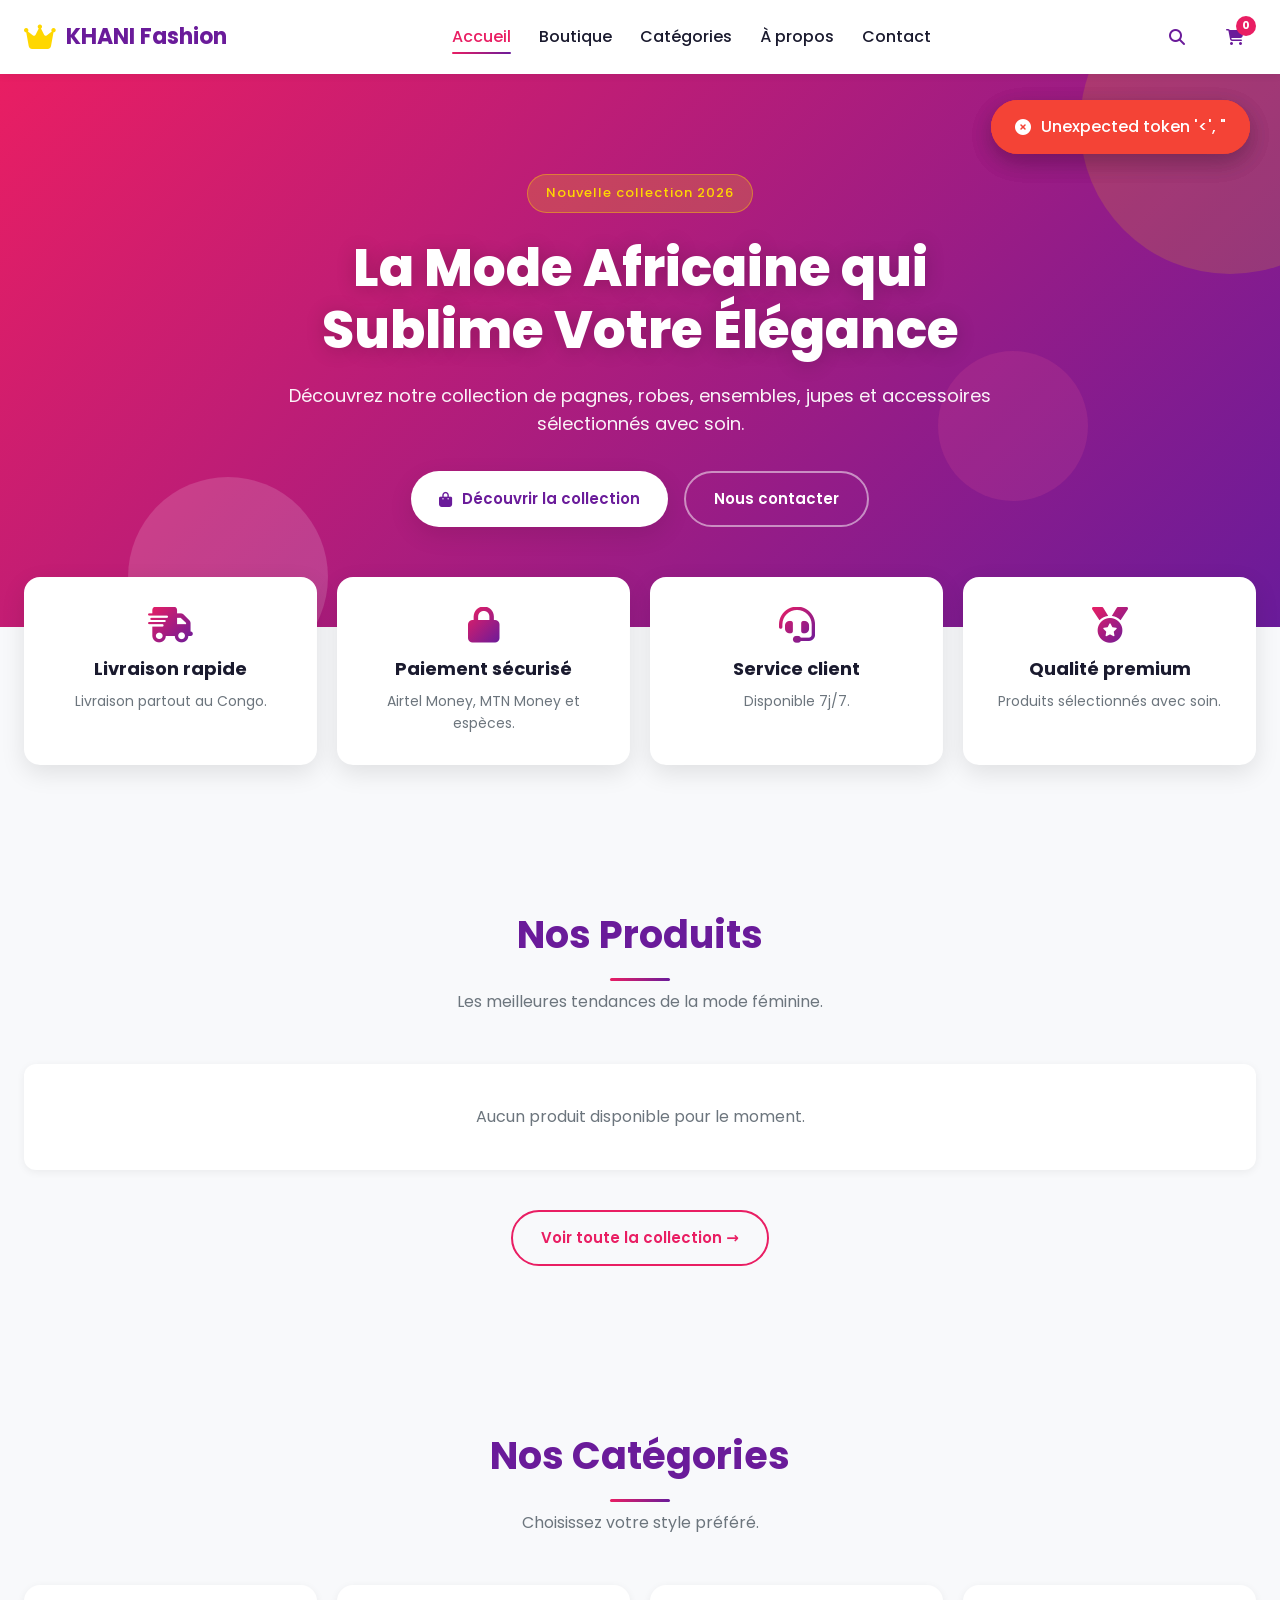
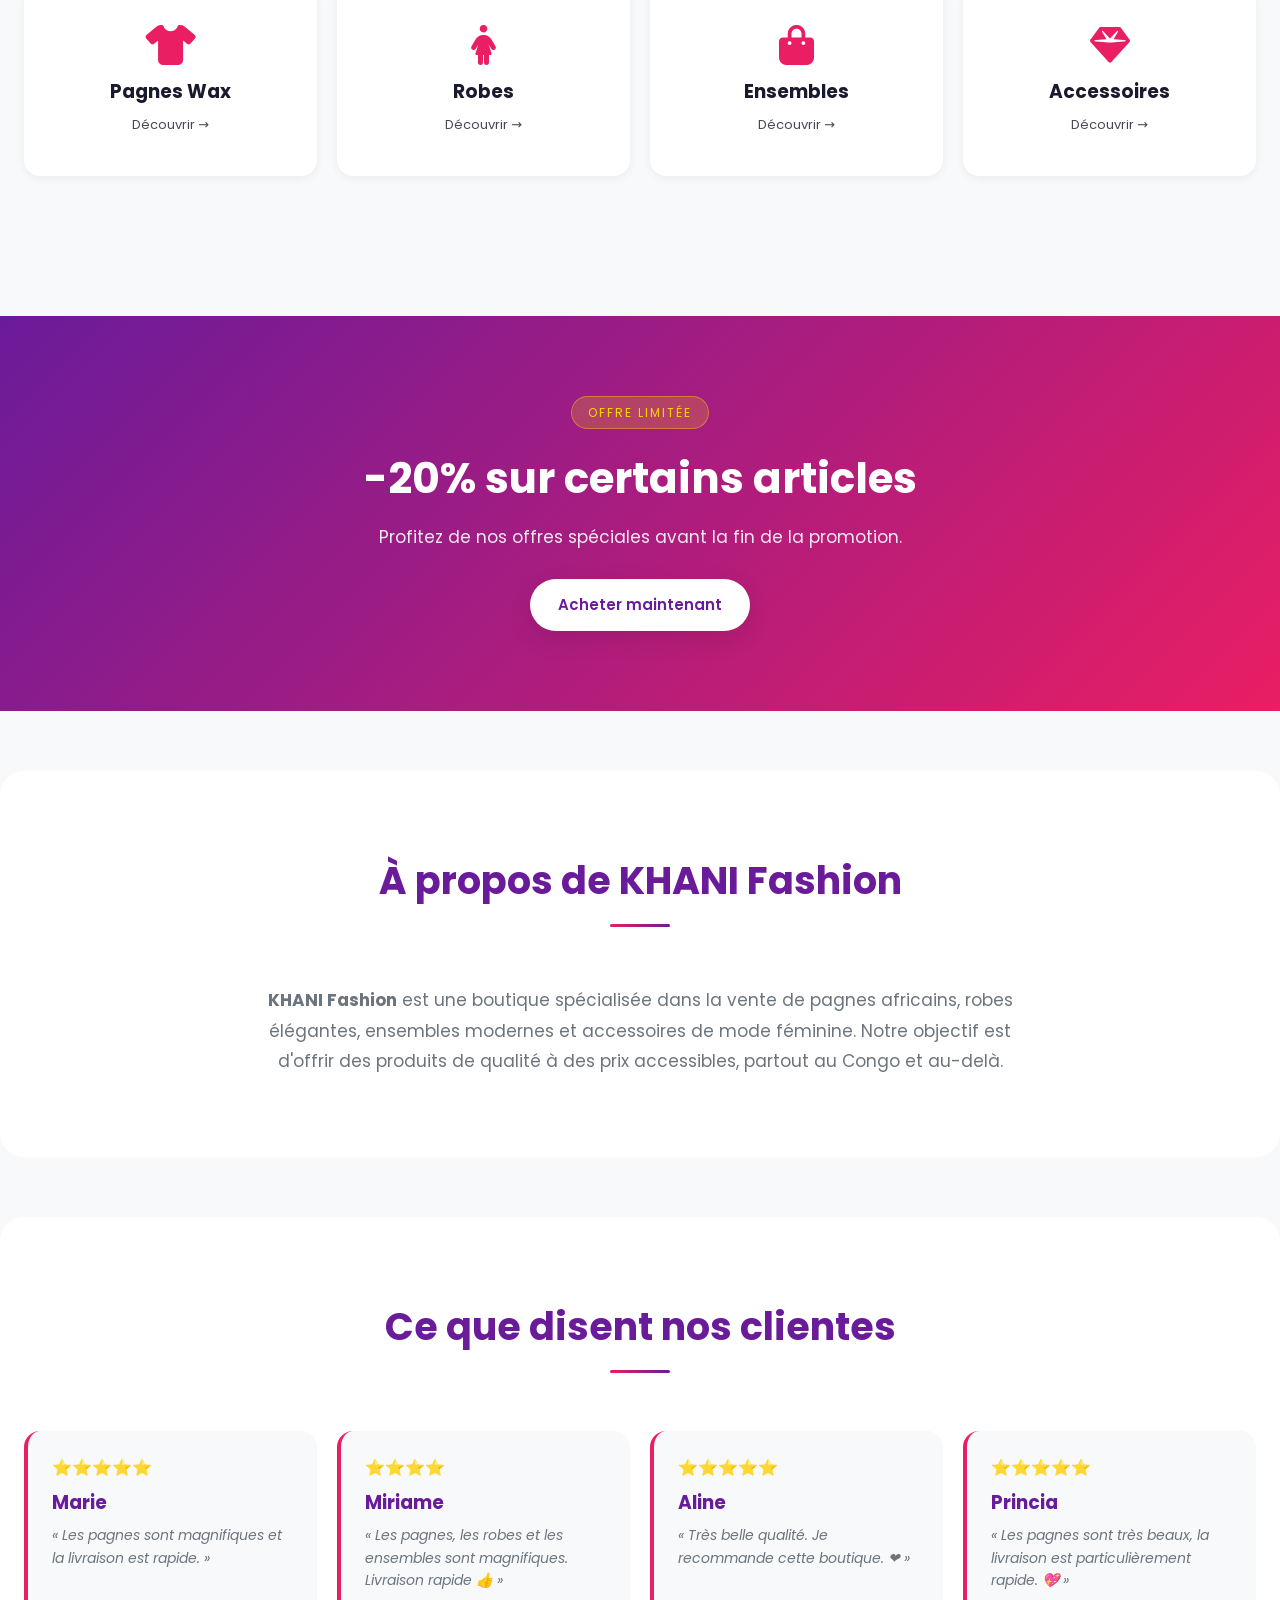
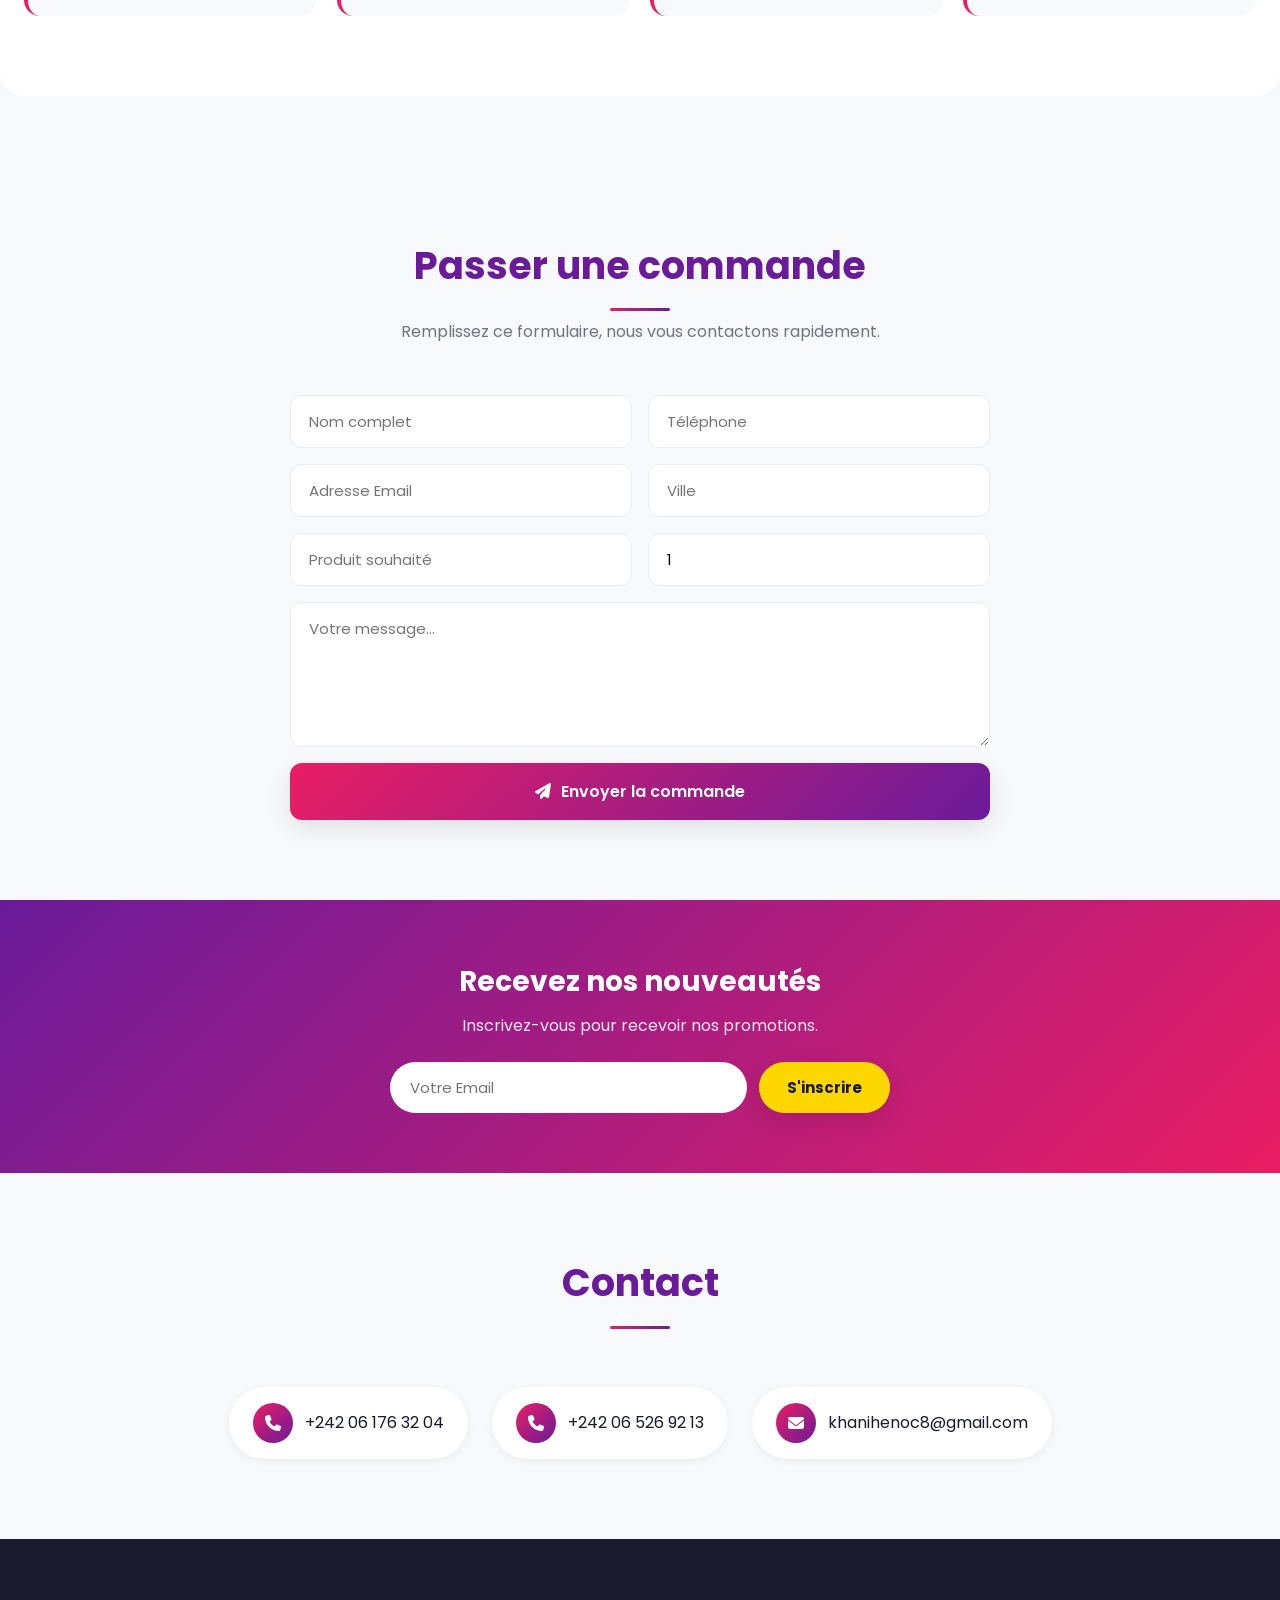
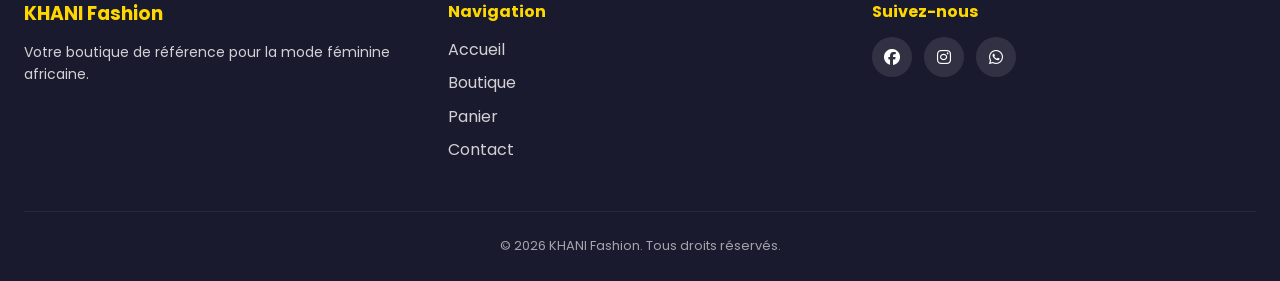
==== index.html @ 6e5caec2 "KHANI Fashion - Site e-commerce avec backend PHP et base Supabase (PostgreSQL)" ====
﻿<!DOCTYPE html>
<html lang="fr">
<head>
    <meta charset="UTF-8">
    <meta name="viewport" content="width=device-width, initial-scale=1.0">
    <title>KHANI Fashion | Mode Africaine Élégante</title>
    <meta name="description" content="KHANI Fashion - Boutique en ligne de pagnes africains, robes élégantes, ensembles modernes et accessoires de mode féminine au Congo.">
    <meta name="keywords" content="Pagne, Wax, Robe, Mode africaine, Congo, Brazzaville, KHANI">
    <meta property="og:title" content="KHANI Fashion - Mode Africaine Élégante">
    <meta property="og:description" content="Découvrez notre collection de mode africaine moderne">
    <meta property="og:type" content="website">

    <!-- Polices & Icônes -->
    <link rel="preconnect" href="https://fonts.googleapis.com">
    <link rel="preconnect" href="https://fonts.gstatic.com" crossorigin>
    <link href="https://fonts.googleapis.com/css2?family=Poppins:wght@300;400;500;600;700;800&display=swap" rel="stylesheet">
    <link rel="stylesheet" href="https://cdnjs.cloudflare.com/ajax/libs/font-awesome/6.6.0/css/all.min.css">

    <!-- Favicon SVG inline -->
    <link rel="icon" type="image/svg+xml" href="data:image/svg+xml,<svg xmlns='http://www.w3.org/2000/svg' viewBox='0 0 100 100'><text y='.9em' font-size='90'>👑</text></svg>">

    <link rel="stylesheet" href="css/style.css">
</head>
<body>

    <!-- HEADER -->
    <header class="navbar-wrap">
        <nav class="navbar">
            <a href="index.html" class="logo">
                <i class="fa-solid fa-crown"></i>
                <span>KHANI Fashion</span>
            </a>
            <ul class="menu">
                <li><a href="index.html" class="active">Accueil</a></li>
                <li><a href="boutique.html">Boutique</a></li>
                <li><a href="#categories">Catégories</a></li>
                <li><a href="#apropos">À propos</a></li>
                <li><a href="#contact">Contact</a></li>
            </ul>
            <div class="icons">
                <a href="boutique.html" class="icon-btn" title="Rechercher"><i class="fa-solid fa-magnifying-glass"></i></a>
                <a href="panier.html" class="icon-btn panier-link" title="Panier">
                    <i class="fa-solid fa-cart-shopping"></i>
                    <span id="nombrePanier" class="cart-count">0</span>
                </a>
                <button class="menu-toggle" onclick="document.querySelector('.menu').classList.toggle('open')">
                    <i class="fa-solid fa-bars"></i>
                </button>
            </div>
        </nav>
    </header>

    <!-- HERO -->
    <section class="hero">
        <div class="hero-content">
            <span class="hero-badge">Nouvelle collection 2026</span>
            <h1 class="hero-title">La Mode Africaine qui Sublime Votre Élégance</h1>
            <p class="hero-subtitle">
                Découvrez notre collection de pagnes, robes, ensembles, jupes et accessoires
                sélectionnés avec soin.
            </p>
            <div class="hero-actions">
                <a href="boutique.html" class="btn btn-primary">
                    <i class="fa-solid fa-bag-shopping"></i> Découvrir la collection
                </a>
                <a href="#contact" class="btn btn-ghost">Nous contacter</a>
            </div>
        </div>
        <div class="hero-decoration">
            <div class="circle circle-1"></div>
            <div class="circle circle-2"></div>
            <div class="circle circle-3"></div>
        </div>
    </section>

    <!-- AVANTAGES -->
    <section class="services">
        <div class="service-box">
            <i class="fa-solid fa-truck-fast"></i>
            <h3>Livraison rapide</h3>
            <p>Livraison partout au Congo.</p>
        </div>
        <div class="service-box">
            <i class="fa-solid fa-lock"></i>
            <h3>Paiement sécurisé</h3>
            <p>Airtel Money, MTN Money et espèces.</p>
        </div>
        <div class="service-box">
            <i class="fa-solid fa-headset"></i>
            <h3>Service client</h3>
            <p>Disponible 7j/7.</p>
        </div>
        <div class="service-box">
            <i class="fa-solid fa-medal"></i>
            <h3>Qualité premium</h3>
            <p>Produits sélectionnés avec soin.</p>
        </div>
    </section>

    <!-- PRODUITS VEDETTES -->
    <section id="produits" class="section">
        <div class="section-title">
            <h2>Nos Produits</h2>
            <p>Les meilleures tendances de la mode féminine.</p>
        </div>
        <div class="products">
            <div class="loading-state">
                <i class="fa-solid fa-spinner fa-spin"></i> Chargement des produits...
            </div>
        </div>
        <div class="section-action">
            <a href="boutique.html" class="btn btn-outline">Voir toute la collection →</a>
        </div>
    </section>

    <!-- CATÉGORIES -->
    <section id="categories" class="section categories">
        <div class="section-title">
            <h2>Nos Catégories</h2>
            <p>Choisissez votre style préféré.</p>
        </div>
        <div class="category-container">
            <a href="boutique.html" class="category-card">
                <i class="fa-solid fa-shirt"></i>
                <h3>Pagnes Wax</h3>
                <span>Découvrir →</span>
            </a>
            <a href="boutique.html" class="category-card">
                <i class="fa-solid fa-person-dress"></i>
                <h3>Robes</h3>
                <span>Découvrir →</span>
            </a>
            <a href="boutique.html" class="category-card">
                <i class="fa-solid fa-bag-shopping"></i>
                <h3>Ensembles</h3>
                <span>Découvrir →</span>
            </a>
            <a href="boutique.html" class="category-card">
                <i class="fa-solid fa-gem"></i>
                <h3>Accessoires</h3>
                <span>Découvrir →</span>
            </a>
        </div>
    </section>

    <!-- PROMOTION -->
    <section class="promotion">
        <div class="promo-content">
            <span class="promo-badge">OFFRE LIMITÉE</span>
            <h2>-20% sur certains articles</h2>
            <p>Profitez de nos offres spéciales avant la fin de la promotion.</p>
            <a href="boutique.html" class="btn btn-primary">Acheter maintenant</a>
        </div>
    </section>

    <!-- À PROPOS -->
    <section id="apropos" class="section about">
        <div class="section-title">
            <h2>À propos de KHANI Fashion</h2>
        </div>
        <div class="about-content">
            <p>
                <strong>KHANI Fashion</strong> est une boutique spécialisée dans la vente
                de pagnes africains, robes élégantes, ensembles modernes et accessoires
                de mode féminine. Notre objectif est d'offrir des produits de qualité
                à des prix accessibles, partout au Congo et au-delà.
            </p>
        </div>
    </section>

    <!-- TÉMOIGNAGES -->
    <section class="section testimonials">
        <div class="section-title">
            <h2>Ce que disent nos clientes</h2>
        </div>
        <div class="testimonial-container">
            <div class="testimonial">
                <div class="stars">⭐⭐⭐⭐⭐</div>
                <h3>Marie</h3>
                <p>« Les pagnes sont magnifiques et la livraison est rapide. »</p>
            </div>
            <div class="testimonial">
                <div class="stars">⭐⭐⭐⭐</div>
                <h3>Miriame</h3>
                <p>« Les pagnes, les robes et les ensembles sont magnifiques. Livraison rapide 👍 »</p>
            </div>
            <div class="testimonial">
                <div class="stars">⭐⭐⭐⭐⭐</div>
                <h3>Aline</h3>
                <p>« Très belle qualité. Je recommande cette boutique. ❤️ »</p>
            </div>
            <div class="testimonial">
                <div class="stars">⭐⭐⭐⭐⭐</div>
                <h3>Princia</h3>
                <p>« Les pagnes sont très beaux, la livraison est particulièrement rapide. 💖 »</p>
            </div>
        </div>
    </section>

    <!-- COMMANDE RAPIDE -->
    <section id="commande" class="section commande">
        <div class="section-title">
            <h2>Passer une commande</h2>
            <p>Remplissez ce formulaire, nous vous contactons rapidement.</p>
        </div>
        <form id="orderForm" class="form-grid">
            <input type="text" name="nom" placeholder="Nom complet" required>
            <input type="tel" name="telephone" placeholder="Téléphone" required>
            <input type="email" name="email" placeholder="Adresse Email">
            <input type="text" name="ville" placeholder="Ville">
            <input type="text" name="produit" placeholder="Produit souhaité" required>
            <input type="number" name="quantite" placeholder="Quantité" min="1" value="1" required>
            <textarea name="message" rows="5" placeholder="Votre message..."></textarea>
            <button type="submit" class="btn btn-primary btn-block">
                <i class="fa-solid fa-paper-plane"></i> Envoyer la commande
            </button>
        </form>
    </section>

    <!-- NEWSLETTER -->
    <section class="newsletter">
        <h2>Recevez nos nouveautés</h2>
        <p>Inscrivez-vous pour recevoir nos promotions.</p>
        <form class="newsletter-form">
            <input type="email" placeholder="Votre Email" required>
            <button type="submit" class="btn btn-primary">S'inscrire</button>
        </form>
    </section>

    <!-- CONTACT -->
    <section id="contact" class="section contact">
        <div class="section-title">
            <h2>Contact</h2>
        </div>
        <div class="contact-grid">
            <div class="contact-item">
                <i class="fa-solid fa-phone"></i>
                <span data-contact="phone1">+242 06 176 32 04</span>
            </div>
            <div class="contact-item">
                <i class="fa-solid fa-phone"></i>
                <span data-contact="phone2">+242 06 526 92 13</span>
            </div>
            <div class="contact-item">
                <i class="fa-solid fa-envelope"></i>
                <span data-contact="email">khanihenoc8@gmail.com</span>
            </div>
        </div>
    </section>

    <!-- FOOTER -->
    <footer>
        <div class="footer-grid">
            <div>
                <h3>KHANI Fashion</h3>
                <p>Votre boutique de référence pour la mode féminine africaine.</p>
            </div>
            <div>
                <h4>Navigation</h4>
                <ul>
                    <li><a href="index.html">Accueil</a></li>
                    <li><a href="boutique.html">Boutique</a></li>
                    <li><a href="panier.html">Panier</a></li>
                    <li><a href="#contact">Contact</a></li>
                </ul>
            </div>
            <div>
                <h4>Suivez-nous</h4>
                <div class="social">
                    <a href="#" aria-label="Facebook"><i class="fab fa-facebook"></i></a>
                    <a href="#" aria-label="Instagram"><i class="fab fa-instagram"></i></a>
                    <a href="#" aria-label="WhatsApp"><i class="fab fa-whatsapp"></i></a>
                </div>
            </div>
        </div>
        <p class="footer-copy">© 2026 KHANI Fashion. Tous droits réservés.</p>
    </footer>

    <script src="js/script.js"></script>
</body>
</html>
---- css/style.css ----
﻿/* ==========================================
   KHANI Fashion - Feuille de style principale
   Design system : rose / violet / or
   ========================================== */

/* Variables */
:root {
    --rose: #E91E63;
    --rose-clair: #F06292;
    --violet: #6A1B9A;
    --violet-clair: #9C27B0;
    --or: #FFD700;
    --blanc: #ffffff;
    --noir: #1a1a2e;
    --gris-clair: #f8f9fb;
    --gris: #e9ecef;
    --gris-fonce: #6c757d;
    --ombre-sm: 0 2px 8px rgba(0,0,0,.06);
    --ombre-md: 0 8px 24px rgba(0,0,0,.10);
    --ombre-lg: 0 20px 50px rgba(0,0,0,.15);
    --transition: cubic-bezier(.4, 0, .2, 1);
}

/* Reset */
* { margin: 0; padding: 0; box-sizing: border-box; }

html { scroll-behavior: smooth; }

body {
    font-family: 'Poppins', system-ui, -apple-system, sans-serif;
    background: var(--gris-clair);
    color: var(--noir);
    line-height: 1.6;
    overflow-x: hidden;
}

a { text-decoration: none; color: inherit; }
button { font-family: inherit; cursor: pointer; border: none; background: none; }
img { max-width: 100%; height: auto; display: block; }
input, select, textarea { font-family: inherit; }

/* ===========================================
   NAVBAR
=========================================== */
.navbar-wrap {
    position: sticky;
    top: 0;
    z-index: 1000;
    background: rgba(255,255,255,.95);
    backdrop-filter: blur(10px);
    box-shadow: var(--ombre-sm);
}

.navbar {
    max-width: 1280px;
    margin: 0 auto;
    padding: 16px 24px;
    display: flex;
    align-items: center;
    justify-content: space-between;
    gap: 24px;
}

.logo {
    display: flex;
    align-items: center;
    gap: 10px;
    font-weight: 700;
    font-size: 22px;
    color: var(--violet);
}

.logo i { color: var(--or); font-size: 28px; }

.menu {
    display: flex;
    gap: 28px;
    list-style: none;
}

.menu a {
    font-weight: 500;
    color: var(--noir);
    transition: color .2s var(--transition);
    position: relative;
}

.menu a:hover, .menu a.active {
    color: var(--rose);
}

.menu a.active::after {
    content: '';
    position: absolute;
    bottom: -6px; left: 0; right: 0;
    height: 2px;
    background: linear-gradient(90deg, var(--rose), var(--violet));
    border-radius: 2px;
}

.icons {
    display: flex;
    align-items: center;
    gap: 16px;
}

.icon-btn {
    position: relative;
    width: 42px;
    height: 42px;
    border-radius: 50%;
    display: flex;
    align-items: center;
    justify-content: center;
    color: var(--violet);
    transition: all .2s var(--transition);
}

.icon-btn:hover {
    background: var(--gris-clair);
    color: var(--rose);
    transform: translateY(-2px);
}

.cart-count {
    position: absolute;
    top: 0; right: 0;
    min-width: 20px; height: 20px;
    background: var(--rose);
    color: white;
    font-size: 11px;
    font-weight: 700;
    border-radius: 10px;
    display: flex;
    align-items: center;
    justify-content: center;
    padding: 0 5px;
}

.menu-toggle {
    display: none;
    color: var(--violet);
    font-size: 22px;
    width: 42px;
    height: 42px;
}

@media (max-width: 768px) {
    .menu {
        position: absolute;
        top: 100%;
        left: 0; right: 0;
        flex-direction: column;
        background: white;
        padding: 20px;
        gap: 16px;
        box-shadow: var(--ombre-md);
        transform: translateY(-10px);
        opacity: 0;
        pointer-events: none;
        transition: all .3s var(--transition);
    }
    .menu.open {
        transform: translateY(0);
        opacity: 1;
        pointer-events: auto;
    }
    .menu-toggle { display: flex; align-items: center; justify-content: center; }
}

/* ===========================================
   HERO
=========================================== */
.hero {
    position: relative;
    background: linear-gradient(135deg, #E91E63 0%, #6A1B9A 100%);
    color: white;
    padding: 100px 24px;
    text-align: center;
    overflow: hidden;
    min-height: 500px;
    display: flex;
    align-items: center;
    justify-content: center;
}

.hero-content {
    position: relative;
    z-index: 2;
    max-width: 800px;
}

.hero-badge {
    display: inline-block;
    padding: 8px 18px;
    background: rgba(255,215,0,.2);
    border: 1px solid rgba(255,215,0,.4);
    border-radius: 30px;
    font-size: 13px;
    font-weight: 500;
    letter-spacing: 1px;
    margin-bottom: 24px;
    color: var(--or);
}

.hero-title {
    font-size: clamp(32px, 5vw, 52px);
    font-weight: 800;
    line-height: 1.2;
    margin-bottom: 20px;
    text-shadow: 0 2px 20px rgba(0,0,0,.2);
}

.hero-subtitle {
    font-size: 18px;
    opacity: .95;
    margin-bottom: 32px;
}

.hero-actions {
    display: flex;
    gap: 16px;
    justify-content: center;
    flex-wrap: wrap;
}

/* Cercles décoratifs hero */
.hero-decoration {
    position: absolute;
    inset: 0;
    pointer-events: none;
}

.circle {
    position: absolute;
    border-radius: 50%;
    opacity: .15;
    animation: float 8s ease-in-out infinite;
}

.circle-1 {
    width: 300px; height: 300px;
    background: var(--or);
    top: -100px; right: -100px;
}

.circle-2 {
    width: 200px; height: 200px;
    background: white;
    bottom: -50px; left: 10%;
    animation-delay: 2s;
}

.circle-3 {
    width: 150px; height: 150px;
    background: var(--rose-clair);
    top: 50%; right: 15%;
    animation-delay: 4s;
}

@keyframes float {
    0%, 100% { transform: translate(0, 0) rotate(0deg); }
    50% { transform: translate(20px, -20px) rotate(180deg); }
}

/* ===========================================
   BOUTONS
=========================================== */
.btn {
    display: inline-flex;
    align-items: center;
    justify-content: center;
    gap: 10px;
    padding: 14px 28px;
    border-radius: 30px;
    font-weight: 600;
    font-size: 15px;
    transition: all .3s var(--transition);
    cursor: pointer;
    white-space: nowrap;
}

.btn-primary {
    background: white;
    color: var(--violet);
    box-shadow: var(--ombre-md);
}

.btn-primary:hover {
    transform: translateY(-3px);
    box-shadow: 0 12px 30px rgba(0,0,0,.2);
    color: var(--rose);
}

.btn-ghost {
    background: transparent;
    color: white;
    border: 2px solid rgba(255,255,255,.5);
}

.btn-ghost:hover {
    background: rgba(255,255,255,.1);
    border-color: white;
    transform: translateY(-2px);
}

.btn-outline {
    background: transparent;
    color: var(--rose);
    border: 2px solid var(--rose);
}

.btn-outline:hover {
    background: var(--rose);
    color: white;
    transform: translateY(-2px);
}

.btn-whatsapp {
    background: #25D366;
    color: white;
}

.btn-whatsapp:hover {
    background: #128C7E;
    transform: translateY(-2px);
    box-shadow: 0 8px 20px rgba(37, 211, 102, .4);
}

.btn-block { width: 100%; }
.btn-large { padding: 18px 36px; font-size: 17px; }

/* ===========================================
   SERVICES
=========================================== */
.services {
    max-width: 1280px;
    margin: -50px auto 60px;
    padding: 0 24px;
    display: grid;
    grid-template-columns: repeat(auto-fit, minmax(220px, 1fr));
    gap: 20px;
    position: relative;
    z-index: 3;
}

.service-box {
    background: white;
    padding: 30px 24px;
    border-radius: 16px;
    text-align: center;
    box-shadow: var(--ombre-md);
    transition: transform .3s var(--transition);
}

.service-box:hover {
    transform: translateY(-6px);
}

.service-box i {
    font-size: 36px;
    background: linear-gradient(135deg, var(--rose), var(--violet));
    -webkit-background-clip: text;
    background-clip: text;
    -webkit-text-fill-color: transparent;
    margin-bottom: 12px;
}

.service-box h3 { font-size: 18px; margin-bottom: 6px; color: var(--noir); }
.service-box p { color: var(--gris-fonce); font-size: 14px; }

/* ===========================================
   SECTIONS GÉNÉRIQUES
=========================================== */
.section {
    max-width: 1280px;
    margin: 0 auto;
    padding: 80px 24px;
}

.section-title {
    text-align: center;
    margin-bottom: 50px;
}

.section-title h2 {
    font-size: clamp(28px, 4vw, 38px);
    color: var(--violet);
    margin-bottom: 8px;
    position: relative;
    display: inline-block;
}

.section-title h2::after {
    content: '';
    display: block;
    width: 60px;
    height: 3px;
    background: linear-gradient(90deg, var(--rose), var(--violet));
    margin: 12px auto 0;
    border-radius: 2px;
}

.section-title p { color: var(--gris-fonce); font-size: 16px; }

.section-action {
    text-align: center;
    margin-top: 40px;
}

/* ===========================================
   PRODUITS
=========================================== */
.products {
    display: grid;
    grid-template-columns: repeat(auto-fill, minmax(250px, 1fr));
    gap: 24px;
}

.product, .produit-card {
    background: white;
    border-radius: 16px;
    overflow: hidden;
    box-shadow: var(--ombre-sm);
    transition: all .3s var(--transition);
    display: flex;
    flex-direction: column;
}

.product:hover, .produit-card:hover {
    transform: translateY(-8px);
    box-shadow: var(--ombre-lg);
}

.product img, .produit-card img {
    width: 100%;
    aspect-ratio: 1;
    object-fit: cover;
    transition: transform .5s var(--transition);
}

.product:hover img, .produit-card:hover img {
    transform: scale(1.08);
}

.product h3, .produit-card h3 {
    padding: 16px 20px 8px;
    font-size: 17px;
    color: var(--noir);
}

.product p, .produit-card p {
    padding: 0 20px 8px;
    color: var(--gris-fonce);
    font-size: 14px;
    flex-grow: 1;
}

.product .price, .produit-card strong {
    padding: 0 20px;
    color: var(--rose);
    font-size: 19px;
    font-weight: 700;
    margin-bottom: 16px;
}

.product button, .produit-card button {
    margin: 0 20px 20px;
    padding: 12px;
    background: linear-gradient(135deg, var(--rose), var(--violet));
    color: white;
    border-radius: 30px;
    font-weight: 600;
    transition: all .2s var(--transition);
}

.product button:hover, .produit-card button:hover {
    transform: translateY(-2px);
    box-shadow: 0 8px 20px rgba(233, 30, 99, .3);
}

/* ===========================================
   CATÉGORIES (page d'accueil)
=========================================== */
.category-container {
    display: grid;
    grid-template-columns: repeat(auto-fit, minmax(200px, 1fr));
    gap: 20px;
}

.category-card {
    background: white;
    padding: 40px 24px;
    border-radius: 16px;
    text-align: center;
    box-shadow: var(--ombre-sm);
    transition: all .3s var(--transition);
    color: var(--noir);
}

.category-card:hover {
    transform: translateY(-6px);
    box-shadow: var(--ombre-md);
    background: linear-gradient(135deg, var(--rose), var(--violet));
    color: white;
}

.category-card i {
    font-size: 40px;
    margin-bottom: 12px;
    color: var(--rose);
    transition: color .3s;
}

.category-card:hover i { color: var(--or); }
.category-card span { display: block; margin-top: 8px; font-size: 13px; opacity: .8; }

/* ===========================================
   PROMOTION
=========================================== */
.promotion {
    background: linear-gradient(135deg, var(--violet), var(--rose));
    color: white;
    padding: 80px 24px;
    text-align: center;
    margin: 60px 0;
}

.promo-content { max-width: 700px; margin: 0 auto; }

.promo-badge {
    display: inline-block;
    padding: 6px 16px;
    background: rgba(255,215,0,.2);
    border: 1px solid rgba(255,215,0,.4);
    border-radius: 30px;
    font-size: 12px;
    letter-spacing: 2px;
    color: var(--or);
    margin-bottom: 16px;
}

.promotion h2 {
    font-size: clamp(28px, 4vw, 42px);
    margin-bottom: 12px;
}

.promotion p {
    font-size: 17px;
    opacity: .9;
    margin-bottom: 28px;
}

/* ===========================================
   À PROPOS
=========================================== */
.about {
    background: white;
    border-radius: 24px;
    margin: 60px auto;
    max-width: 1280px;
}

.about-content {
    max-width: 800px;
    margin: 0 auto;
    text-align: center;
}

.about-content p {
    font-size: 17px;
    color: var(--gris-fonce);
    line-height: 1.8;
}

/* ===========================================
   TÉMOIGNAGES
=========================================== */
.testimonials {
    background: white;
    border-radius: 24px;
    margin: 60px auto;
    max-width: 1280px;
}

.testimonial-container {
    display: grid;
    grid-template-columns: repeat(auto-fit, minmax(240px, 1fr));
    gap: 20px;
}

.testimonial {
    background: var(--gris-clair);
    padding: 24px;
    border-radius: 16px;
    border-left: 4px solid var(--rose);
    transition: all .3s var(--transition);
}

.testimonial:hover {
    transform: translateY(-4px);
    box-shadow: var(--ombre-md);
}

.stars { color: var(--or); margin-bottom: 8px; }
.testimonial h3 { color: var(--violet); margin-bottom: 6px; }
.testimonial p { color: var(--gris-fonce); font-size: 14px; font-style: italic; }

/* ===========================================
   FORMULAIRES
=========================================== */
.form-grid {
    display: grid;
    grid-template-columns: 1fr 1fr;
    gap: 16px;
    max-width: 700px;
    margin: 0 auto;
}

.form-grid input,
.form-grid textarea,
.form-grid select {
    padding: 14px 18px;
    border: 1px solid var(--gris);
    border-radius: 12px;
    font-size: 15px;
    background: white;
    transition: all .2s;
}

.form-grid input:focus,
.form-grid textarea:focus,
.form-grid select:focus {
    outline: none;
    border-color: var(--rose);
    box-shadow: 0 0 0 3px rgba(233, 30, 99, .1);
}

.form-grid textarea {
    grid-column: 1 / -1;
    resize: vertical;
}

.form-grid button {
    grid-column: 1 / -1;
    background: linear-gradient(135deg, var(--rose), var(--violet));
    color: white;
    padding: 16px;
    border-radius: 12px;
    font-weight: 600;
    font-size: 16px;
}

.form-grid button:hover {
    transform: translateY(-2px);
    box-shadow: 0 10px 25px rgba(233, 30, 99, .3);
}

@media (max-width: 600px) {
    .form-grid { grid-template-columns: 1fr; }
}

/* ===========================================
   NEWSLETTER
=========================================== */
.newsletter {
    background: linear-gradient(135deg, var(--violet), var(--rose));
    color: white;
    padding: 60px 24px;
    text-align: center;
}

.newsletter h2 { font-size: 28px; margin-bottom: 8px; }
.newsletter p { opacity: .9; margin-bottom: 24px; }

.newsletter-form {
    max-width: 500px;
    margin: 0 auto;
    display: flex;
    gap: 12px;
}

.newsletter-form input {
    flex: 1;
    padding: 14px 20px;
    border: none;
    border-radius: 30px;
    font-size: 15px;
}

.newsletter-form button {
    padding: 14px 28px;
    background: var(--or);
    color: var(--noir);
    border-radius: 30px;
    font-weight: 700;
}

.newsletter-form button:hover {
    background: white;
    color: var(--rose);
}

@media (max-width: 500px) {
    .newsletter-form { flex-direction: column; }
}

/* ===========================================
   CONTACT
=========================================== */
.contact-grid {
    display: flex;
    flex-wrap: wrap;
    justify-content: center;
    gap: 24px;
}

.contact-item {
    display: flex;
    align-items: center;
    gap: 12px;
    padding: 16px 24px;
    background: white;
    border-radius: 50px;
    box-shadow: var(--ombre-sm);
    transition: all .2s;
}

.contact-item:hover {
    transform: translateY(-3px);
    box-shadow: var(--ombre-md);
}

.contact-item i {
    width: 40px; height: 40px;
    border-radius: 50%;
    background: linear-gradient(135deg, var(--rose), var(--violet));
    color: white;
    display: flex;
    align-items: center;
    justify-content: center;
}

/* ===========================================
   FOOTER
=========================================== */
footer {
    background: var(--noir);
    color: white;
    padding: 60px 24px 24px;
}

.footer-grid {
    max-width: 1280px;
    margin: 0 auto;
    display: grid;
    grid-template-columns: repeat(auto-fit, minmax(220px, 1fr));
    gap: 40px;
    margin-bottom: 40px;
}

footer h3, footer h4 { color: var(--or); margin-bottom: 12px; }
footer p { opacity: .8; font-size: 14px; }
footer ul { list-style: none; }
footer ul li { margin: 8px 0; }
footer ul a { opacity: .8; transition: opacity .2s; }
footer ul a:hover { opacity: 1; color: var(--or); }

.social {
    display: flex;
    gap: 12px;
}

.social a {
    width: 40px; height: 40px;
    border-radius: 50%;
    background: rgba(255,255,255,.1);
    display: flex;
    align-items: center;
    justify-content: center;
    transition: all .2s;
}

.social a:hover {
    background: var(--rose);
    transform: translateY(-3px);
}

.footer-copy {
    text-align: center;
    padding-top: 24px;
    border-top: 1px solid rgba(255,255,255,.1);
    font-size: 13px;
    opacity: .6;
}

/* ===========================================
   PAGE HEADER (boutique, panier, commande)
=========================================== */
.page-header {
    background: linear-gradient(135deg, var(--rose), var(--violet));
    color: white;
    padding: 60px 24px;
    text-align: center;
}

.page-header h1 { font-size: clamp(28px, 4vw, 40px); margin-bottom: 8px; }
.page-header p { opacity: .9; }

/* ===========================================
   FILTRES BOUTIQUE
=========================================== */
.filtres-section {
    max-width: 1280px;
    margin: -30px auto 40px;
    padding: 0 24px;
    position: relative;
    z-index: 2;
}

.filtres {
    background: white;
    padding: 20px;
    border-radius: 16px;
    box-shadow: var(--ombre-md);
    display: grid;
    grid-template-columns: 1fr auto;
    gap: 16px;
}

.filtre-search {
    position: relative;
}

.filtre-search i {
    position: absolute;
    left: 16px;
    top: 50%;
    transform: translateY(-50%);
    color: var(--gris-fonce);
}

.filtre-search input {
    width: 100%;
    padding: 12px 16px 12px 44px;
    border: 1px solid var(--gris);
    border-radius: 30px;
    font-size: 15px;
}

.filtres select {
    padding: 12px 20px;
    border: 1px solid var(--gris);
    border-radius: 30px;
    background: white;
    font-size: 15px;
    cursor: pointer;
}

@media (max-width: 600px) {
    .filtres { grid-template-columns: 1fr; }
}

/* ===========================================
   PRODUITS BOUTIQUE
=========================================== */
.produits-section {
    max-width: 1280px;
    margin: 0 auto;
    padding: 40px 24px 80px;
}

.produits-section h2 {
    text-align: center;
    color: var(--violet);
    margin-bottom: 30px;
    font-size: 26px;
}

.produits-grid {
    display: grid;
    grid-template-columns: repeat(auto-fill, minmax(250px, 1fr));
    gap: 24px;
}

/* ===========================================
   PANIER
=========================================== */
.panier-section {
    max-width: 1000px;
    margin: 0 auto;
    padding: 40px 24px 80px;
}

.panier-list { margin-bottom: 40px; }

.panier-vide {
    text-align: center;
    padding: 60px 24px;
    background: white;
    border-radius: 16px;
    color: var(--gris-fonce);
    box-shadow: var(--ombre-sm);
}

.article-panier {
    display: grid;
    grid-template-columns: 100px 1fr auto;
    gap: 20px;
    align-items: center;
    background: white;
    padding: 20px;
    border-radius: 16px;
    margin-bottom: 12px;
    box-shadow: var(--ombre-sm);
}

.article-panier img {
    width: 100px;
    height: 100px;
    object-fit: cover;
    border-radius: 12px;
}

.article-info h4 { color: var(--noir); margin-bottom: 6px; }
.article-prix { color: var(--rose); font-weight: 600; margin-bottom: 10px; }

.article-qty {
    display: inline-flex;
    align-items: center;
    gap: 8px;
    background: var(--gris-clair);
    border-radius: 30px;
    padding: 4px;
}

.article-qty button {
    width: 28px; height: 28px;
    border-radius: 50%;
    background: white;
    color: var(--rose);
    font-weight: bold;
    box-shadow: var(--ombre-sm);
}

.article-qty span {
    min-width: 30px;
    text-align: center;
    font-weight: 600;
}

.article-del {
    width: 40px; height: 40px;
    border-radius: 50%;
    background: rgba(233, 30, 99, .1);
    color: var(--rose);
    transition: all .2s;
}

.article-del:hover {
    background: var(--rose);
    color: white;
}

.total-panier {
    background: white;
    padding: 30px;
    border-radius: 16px;
    text-align: center;
    box-shadow: var(--ombre-md);
}

.total-panier h2 {
    color: var(--violet);
    margin-bottom: 20px;
    font-size: 26px;
}

@media (max-width: 600px) {
    .article-panier { grid-template-columns: 80px 1fr; }
    .article-panier img { width: 80px; height: 80px; }
    .article-del { grid-column: 1 / -1; justify-self: end; }
}

/* ===========================================
   COMMANDE
=========================================== */
.commande-section {
    min-height: calc(100vh - 200px);
    display: flex;
    align-items: center;
    justify-content: center;
    padding: 40px 24px;
    background: linear-gradient(135deg, var(--rose), var(--violet));
}

.commande-card {
    background: white;
    padding: 50px 40px;
    border-radius: 24px;
    max-width: 500px;
    width: 100%;
    box-shadow: var(--ombre-lg);
}

.commande-icon {
    width: 70px; height: 70px;
    background: #25D366;
    border-radius: 50%;
    display: flex;
    align-items: center;
    justify-content: center;
    margin: 0 auto 20px;
    color: white;
    font-size: 32px;
}

.commande-card h1 {
    text-align: center;
    color: var(--violet);
    margin-bottom: 8px;
}

.commande-subtitle {
    text-align: center;
    color: var(--gris-fonce);
    margin-bottom: 30px;
    font-size: 14px;
}

.form-stack {
    display: flex;
    flex-direction: column;
    gap: 14px;
}

.input-icon {
    position: relative;
}

.input-icon i {
    position: absolute;
    left: 16px;
    top: 50%;
    transform: translateY(-50%);
    color: var(--rose);
}

.input-icon input,
.input-icon select {
    width: 100%;
    padding: 14px 16px 14px 44px;
    border: 1px solid var(--gris);
    border-radius: 12px;
    font-size: 15px;
    transition: all .2s;
}

.input-icon input:focus,
.input-icon select:focus {
    outline: none;
    border-color: var(--rose);
    box-shadow: 0 0 0 3px rgba(233, 30, 99, .1);
}

.commande-recap {
    text-align: center;
    padding: 16px;
    background: var(--gris-clair);
    border-radius: 12px;
    color: var(--rose);
    font-size: 18px;
}

.back-link {
    display: block;
    text-align: center;
    margin-top: 20px;
    color: var(--gris-fonce);
    transition: color .2s;
}

.back-link:hover { color: var(--rose); }

/* ===========================================
   ÉTATS VIDES / LOADING
=========================================== */
.empty-state, .loading-state {
    grid-column: 1 / -1;
    text-align: center;
    padding: 40px 24px;
    color: var(--gris-fonce);
    background: white;
    border-radius: 12px;
    box-shadow: var(--ombre-sm);
}

.loading-state i { color: var(--rose); margin-right: 8px; }

/* ===========================================
   TOAST (notifications)
=========================================== */
.khani-toast {
    position: fixed;
    top: 100px;
    right: 30px;
    background: var(--rose);
    color: white;
    padding: 14px 24px;
    border-radius: 30px;
    font-weight: 500;
    box-shadow: var(--ombre-md);
    z-index: 9999;
    display: flex;
    align-items: center;
    gap: 10px;
    transform: translateX(150%);
    opacity: 0;
    transition: all .4s var(--transition);
}

.khani-toast--show {
    transform: translateX(0);
    opacity: 1;
}

.khani-toast--success { background: #4CAF50; }
.khani-toast--error { background: #f44336; }
.khani-toast--info { background: #2196F3; }
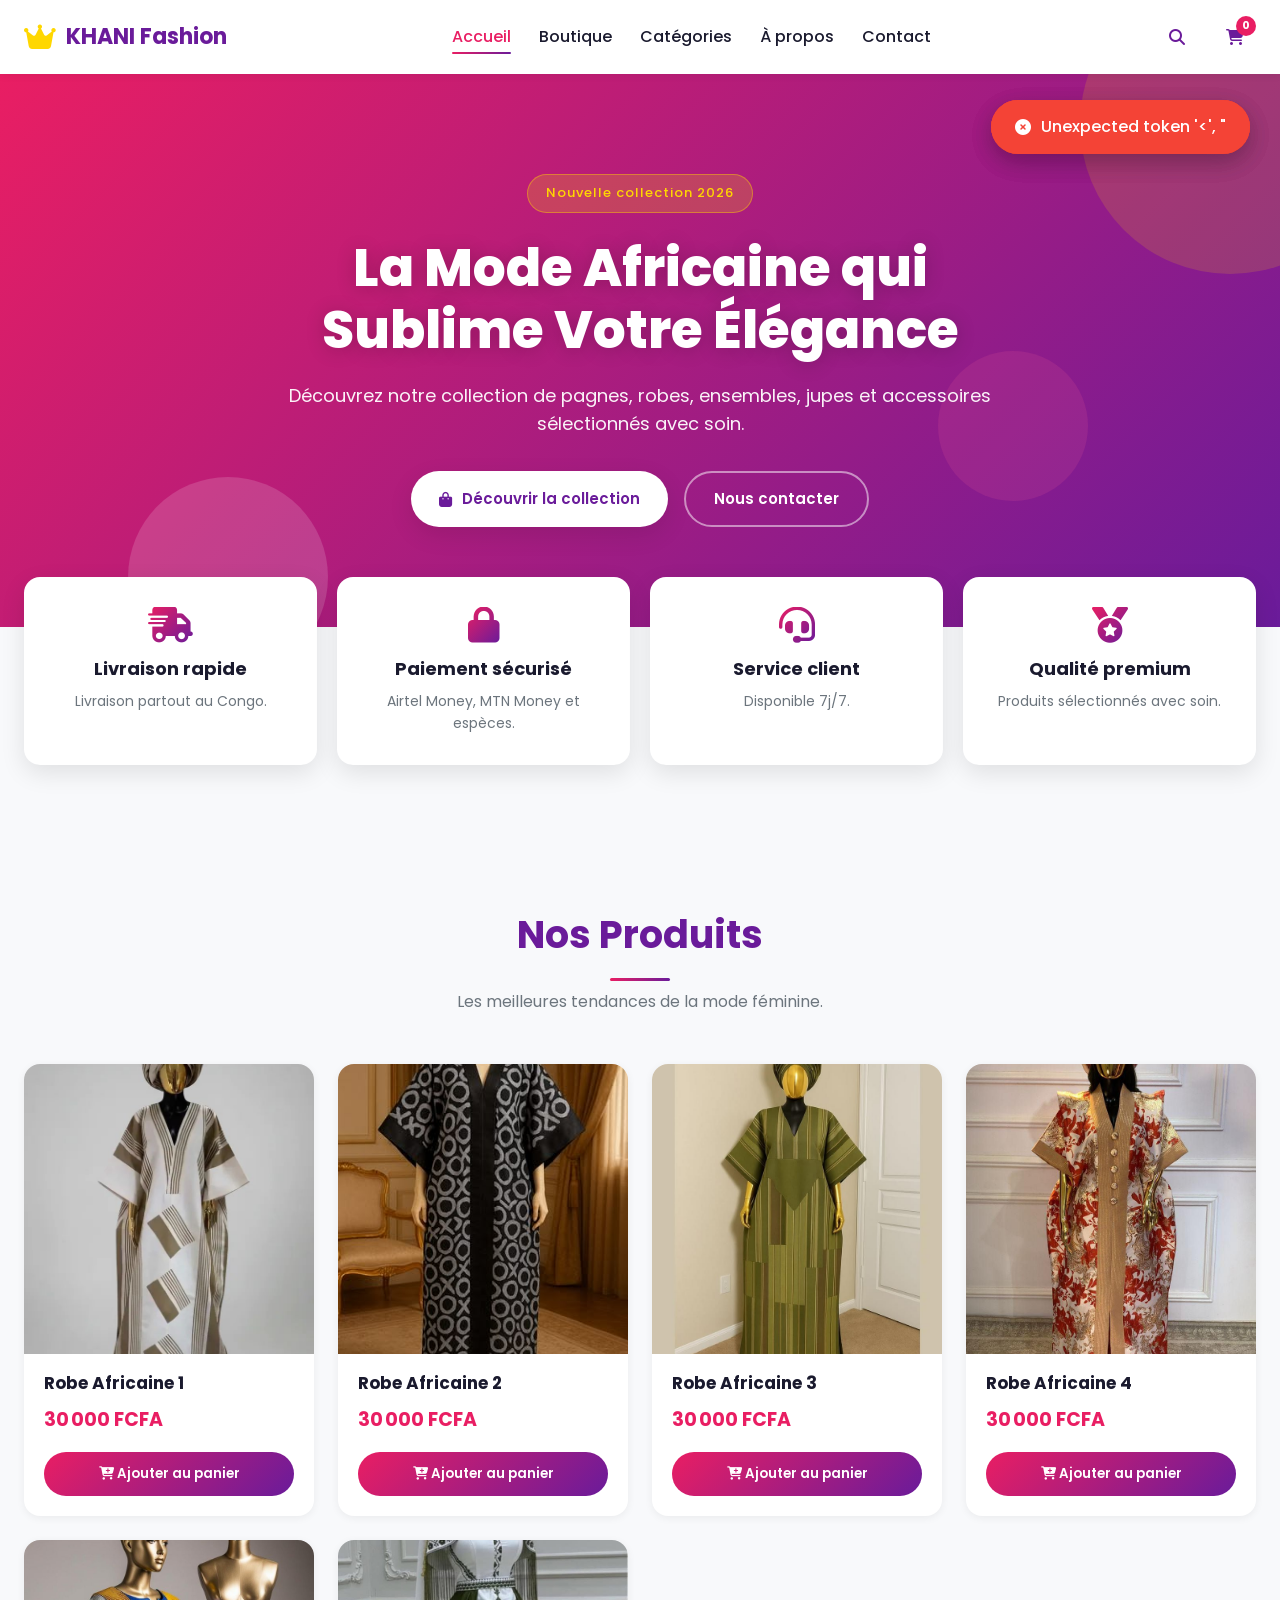
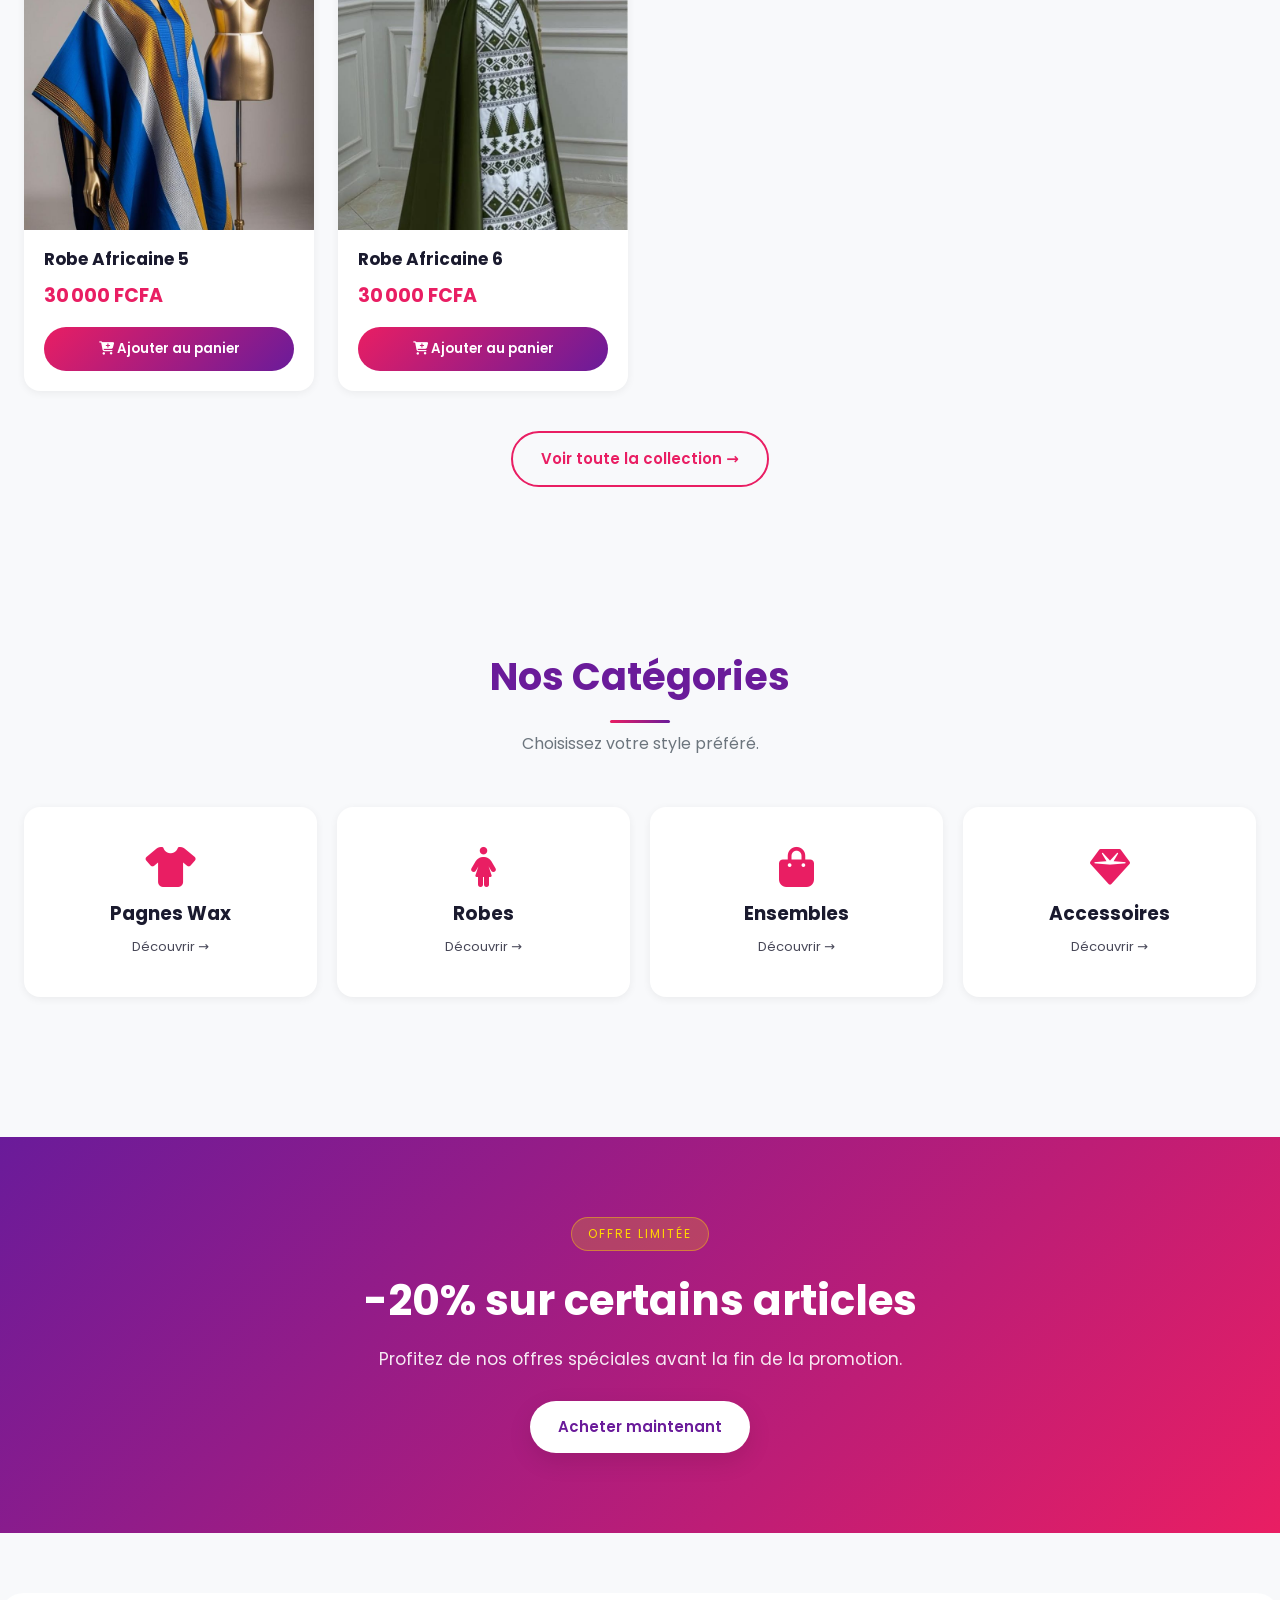
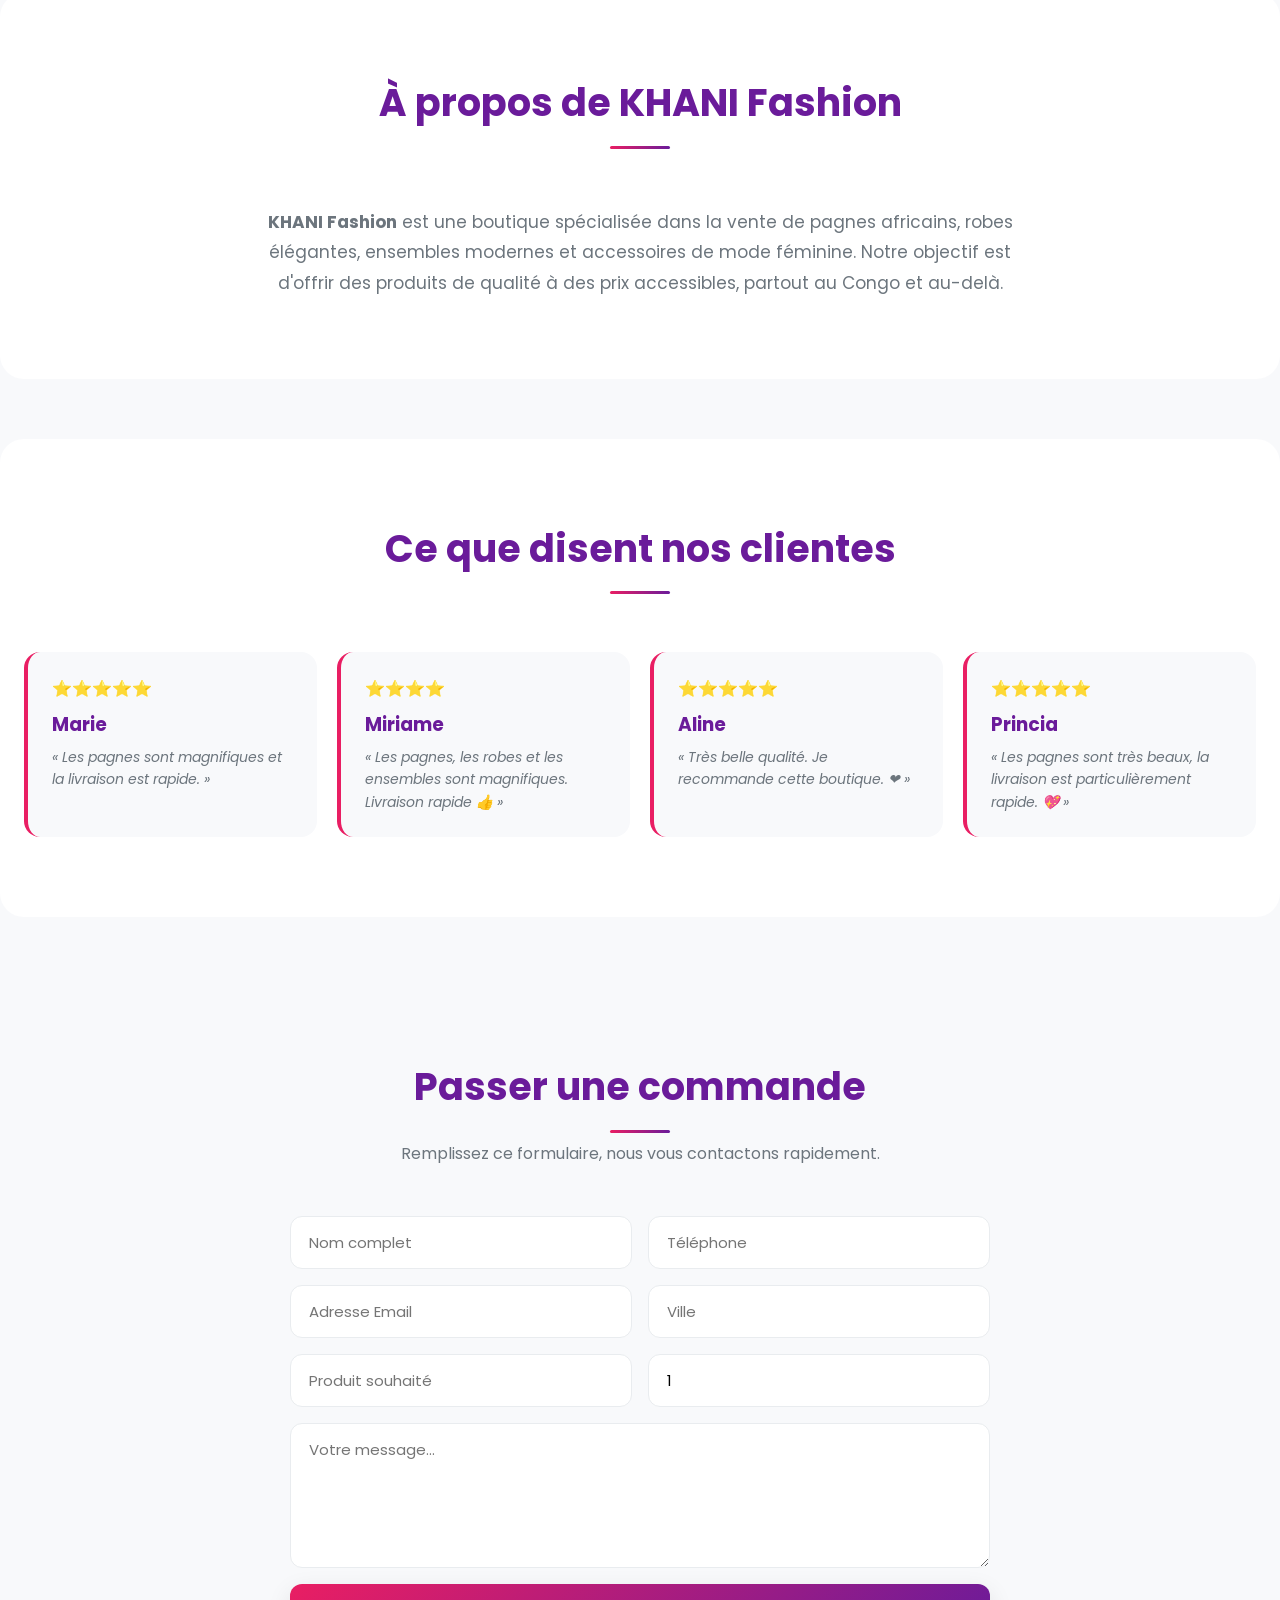
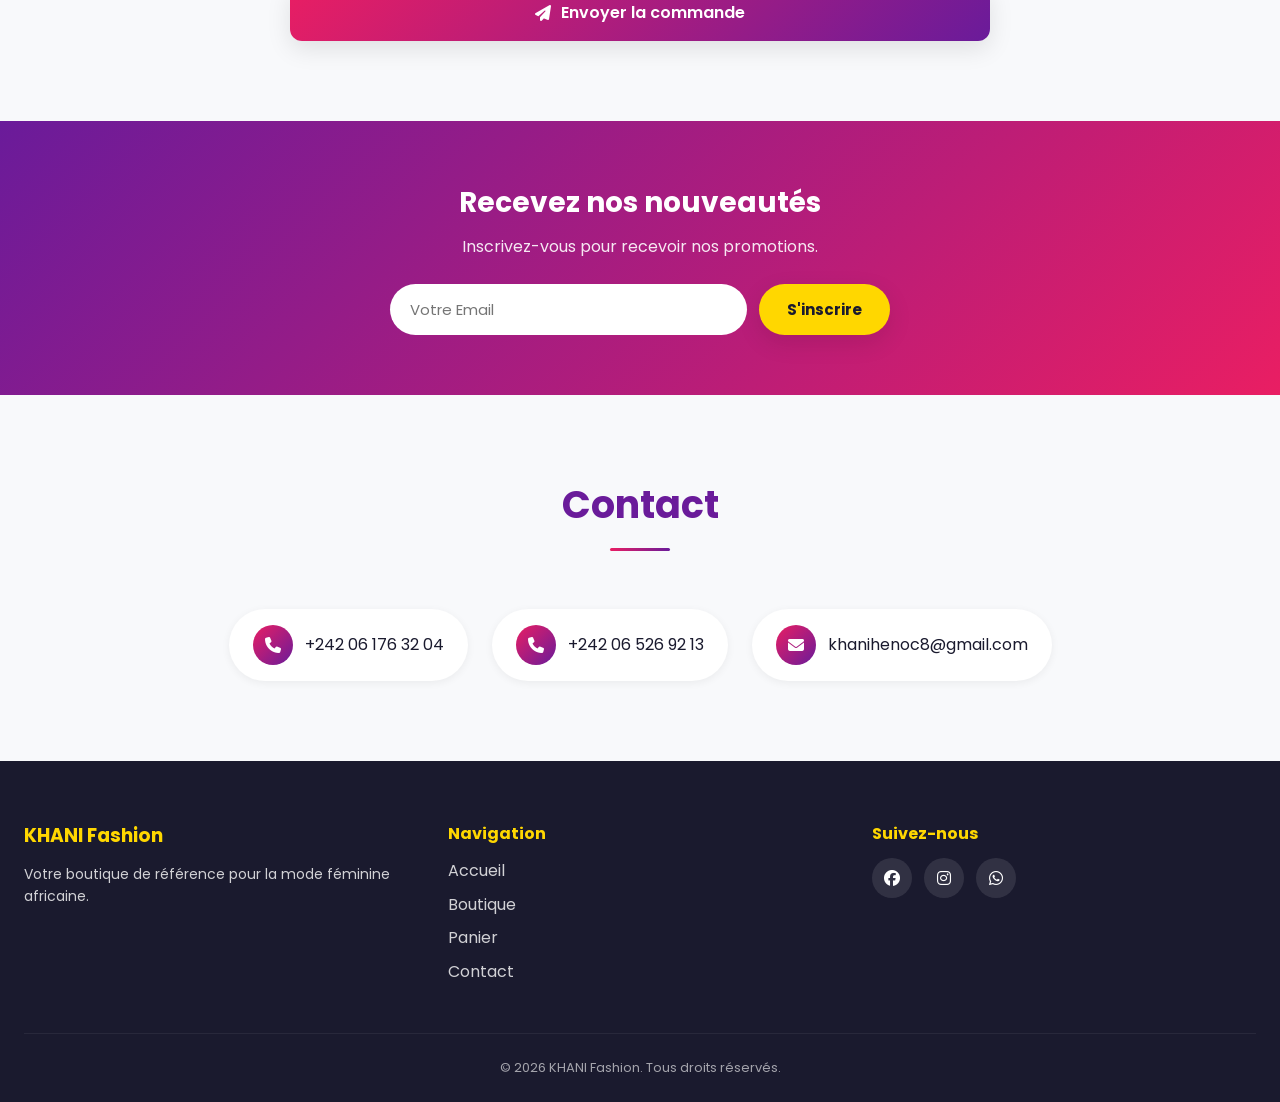
==== commit 1ad23041: "Connexion GitHub Pages a Supabase : acces direct PostgREST + mode secours local" ====
--- a/index.html
+++ b/index.html
@@ -276,6 +276,9 @@
         <p class="footer-copy">© 2026 KHANI Fashion. Tous droits réservés.</p>
     </footer>
 
+    <script src="js/config.js"></script>
+    <script src="js/fallback.js"></script>
+    <script src="js/supabase.js"></script>
     <script src="js/script.js"></script>
 </body>
 </html>
